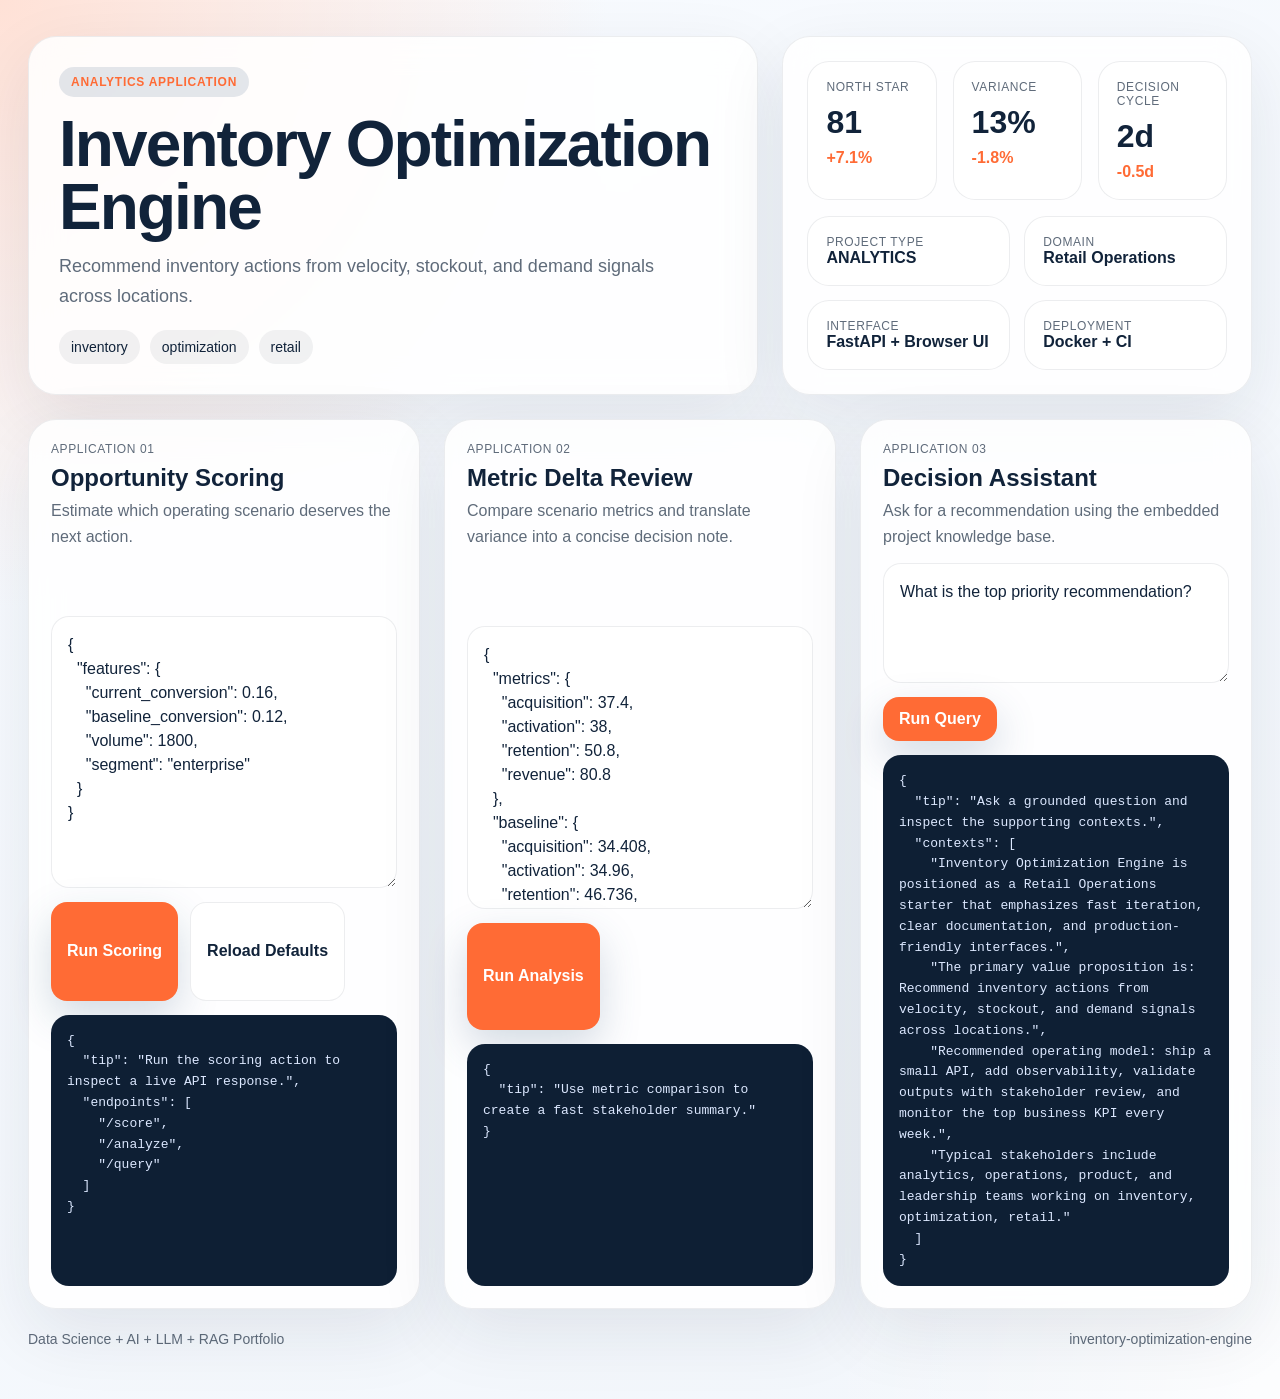
==== src/app/web/index.html @ 7bf46564 "Publish production-ready portfolio project" ====
<!doctype html>
        <html lang="en">
        <head>
          <meta charset="utf-8">
          <meta name="viewport" content="width=device-width, initial-scale=1">
          <title>Inventory Optimization Engine</title>
          <link rel="stylesheet" href="./styles.css">
          <style>:root { --accent: #ff6b35; }</style>
        </head>
        <body>
          <div class="page">
            <section class="hero">
              <div class="panel hero-copy">
                <span class="eyebrow">Analytics Application</span>
                <h1 id="project-title">Inventory Optimization Engine</h1>
                <p id="project-summary" class="lead">Recommend inventory actions from velocity, stockout, and demand signals across locations.</p>
                <ul id="project-tags" class="tag-list">
                  <li>inventory</li><li>optimization</li><li>retail</li>
                </ul>
              </div>
              <div class="panel hero-side">
                <div class="metric-grid">
                  <article class='card'><span>North Star</span><strong>81</strong><em>+7.1%</em></article>
<article class='card'><span>Variance</span><strong>13%</strong><em>-1.8%</em></article>
<article class='card'><span>Decision Cycle</span><strong>2d</strong><em>-0.5d</em></article>
                </div>
                <div class="mini-grid">
                  <article class='mini-card'><span>Project Type</span><strong>ANALYTICS</strong></article><article class='mini-card'><span>Domain</span><strong>Retail Operations</strong></article><article class='mini-card'><span>Interface</span><strong>FastAPI + Browser UI</strong></article><article class='mini-card'><span>Deployment</span><strong>Docker + CI</strong></article>
                </div>
              </div>
            </section>
            <section class="app-grid">
              <article class="panel module">
                <div class="module-header">
                  <span>Application 01</span>
                  <h2>Opportunity Scoring</h2>
                  <p>Estimate which operating scenario deserves the next action.</p>
                </div>
                <textarea id="score-input"></textarea>
                <div class="button-row">
                  <button id="run-score">Run Scoring</button>
                  <button id="load-defaults" class="secondary" type="button">Reload Defaults</button>
                </div>
                <pre id="score-output"></pre>
              </article>
              <article class="panel module">
                <div class="module-header">
                  <span>Application 02</span>
                  <h2>Metric Delta Review</h2>
                  <p>Compare scenario metrics and translate variance into a concise decision note.</p>
                </div>
                <textarea id="analyze-input"></textarea>
                <div class="button-row">
                  <button id="run-analyze">Run Analysis</button>
                </div>
                <pre id="analyze-output"></pre>
              </article>
              <article class="panel module">
                <div class="module-header">
                  <span>Application 03</span>
                  <h2>Decision Assistant</h2>
                  <p>Ask for a recommendation using the embedded project knowledge base.</p>
                </div>
                <textarea id="query-input" class="query-input"></textarea>
                <div class="button-row">
                  <button id="run-query">Run Query</button>
                </div>
                <pre id="query-output"></pre>
              </article>
            </section>
            <footer class="footer">
              <span>Data Science + AI + LLM + RAG Portfolio</span>
              <span>inventory-optimization-engine</span>
            </footer>
          </div>
          <script id="bootstrap-data" type="application/json">{"project": {"slug": "inventory-optimization-engine", "title": "Inventory Optimization Engine", "project_type": "analytics", "domain": "Retail Operations", "summary": "Recommend inventory actions from velocity, stockout, and demand signals across locations.", "tags": ["inventory", "optimization", "retail"]}, "sample_features": {"current_conversion": 0.16, "baseline_conversion": 0.12, "volume": 1800, "segment": "enterprise"}, "sample_metrics": {"acquisition": 37.4, "activation": 38.0, "retention": 50.8, "revenue": 80.8}, "sample_query": "What is the top priority recommendation?", "knowledge_base": ["Inventory Optimization Engine is positioned as a Retail Operations starter that emphasizes fast iteration, clear documentation, and production-friendly interfaces.", "The primary value proposition is: Recommend inventory actions from velocity, stockout, and demand signals across locations.", "Recommended operating model: ship a small API, add observability, validate outputs with stakeholder review, and monitor the top business KPI every week.", "Typical stakeholders include analytics, operations, product, and leadership teams working on inventory, optimization, retail."], "dashboard_metrics": [{"label": "North Star", "value": "81", "delta": "+7.1%"}, {"label": "Variance", "value": "13%", "delta": "-1.8%"}, {"label": "Decision Cycle", "value": "2d", "delta": "-0.5d"}]}</script>
          <script src="./app.js"></script>
        </body>
        </html>
---- src/app/web/styles.css ----
:root {
  --accent: #3d5a80;
  --accent-soft: rgba(61, 90, 128, 0.14);
  --bg: #f2f6fb;
  --card: rgba(255, 255, 255, 0.86);
  --line: rgba(16, 32, 51, 0.08);
  --ink: #11233a;
  --muted: #5f6b7a;
  --success: #2a9d8f;
}
* { box-sizing: border-box; }
html, body { margin: 0; min-height: 100%; }
body {
  font-family: "Avenir Next", "Segoe UI", sans-serif;
  color: var(--ink);
  background:
    radial-gradient(circle at top left, color-mix(in srgb, var(--accent) 20%, white), transparent 32%),
    radial-gradient(circle at bottom right, rgba(255,255,255,0.82), transparent 24%),
    linear-gradient(145deg, #f8fbff, var(--bg));
}
.page {
  max-width: 1320px;
  margin: 0 auto;
  padding: 36px 28px 52px;
}
.hero {
  display: grid;
  grid-template-columns: 1.4fr 0.9fr;
  gap: 24px;
  margin-bottom: 24px;
}
.panel {
  background: var(--card);
  border: 1px solid var(--line);
  border-radius: 28px;
  box-shadow: 0 24px 70px rgba(17, 35, 58, 0.09);
  backdrop-filter: blur(16px);
}
.hero-copy {
  padding: 30px;
}
.eyebrow {
  display: inline-flex;
  align-items: center;
  gap: 8px;
  padding: 8px 12px;
  background: var(--accent-soft);
  color: var(--accent);
  border-radius: 999px;
  text-transform: uppercase;
  letter-spacing: 0.06em;
  font-size: 12px;
  font-weight: 700;
}
h1 {
  margin: 16px 0 14px;
  font-size: clamp(2.2rem, 5vw, 4rem);
  line-height: 0.98;
  letter-spacing: -0.03em;
}
.lead {
  font-size: 18px;
  line-height: 1.65;
  color: var(--muted);
  max-width: 60ch;
  margin: 0;
}
.tag-list {
  display: flex;
  flex-wrap: wrap;
  gap: 10px;
  list-style: none;
  margin: 18px 0 0;
  padding: 0;
}
.tag-list li {
  padding: 9px 12px;
  border-radius: 999px;
  background: rgba(17, 35, 58, 0.06);
  color: var(--ink);
  font-size: 14px;
}
.hero-side {
  padding: 24px;
  display: grid;
  gap: 16px;
  align-content: space-between;
}
.metric-grid {
  display: grid;
  grid-template-columns: repeat(3, minmax(0, 1fr));
  gap: 16px;
}
.metric-card,
.mini-card,
.card {
  background: white;
  border: 1px solid var(--line);
  border-radius: 22px;
  padding: 18px;
}
.metric-card span,
.card span,
.mini-card span,
.module-header span {
  display: block;
  color: var(--muted);
  text-transform: uppercase;
  letter-spacing: 0.05em;
  font-size: 12px;
}
.metric-card strong,
.card strong {
  display: block;
  font-size: 32px;
  margin-top: 10px;
}
.metric-card em,
.card em {
  display: inline-block;
  margin-top: 8px;
  font-style: normal;
  color: var(--accent);
  font-weight: 700;
}
.mini-grid {
  display: grid;
  grid-template-columns: repeat(2, minmax(0, 1fr));
  gap: 14px;
}
.app-grid {
  display: grid;
  grid-template-columns: repeat(3, minmax(0, 1fr));
  gap: 24px;
}
.module {
  padding: 22px;
  display: grid;
  gap: 14px;
}
.module-header h2 {
  margin: 8px 0 6px;
  font-size: 24px;
}
.module-header p {
  margin: 0;
  color: var(--muted);
  line-height: 1.6;
}
textarea, input, button {
  font: inherit;
}
textarea {
  width: 100%;
  min-height: 220px;
  resize: vertical;
  border: 1px solid var(--line);
  border-radius: 18px;
  padding: 16px;
  background: rgba(255,255,255,0.92);
  color: var(--ink);
  line-height: 1.5;
}
.query-input {
  min-height: 120px;
}
button {
  border: 0;
  border-radius: 16px;
  background: var(--accent);
  color: white;
  padding: 13px 16px;
  font-weight: 700;
  cursor: pointer;
  box-shadow: 0 16px 40px rgba(61, 90, 128, 0.22);
}
button.secondary {
  background: white;
  color: var(--ink);
  border: 1px solid var(--line);
  box-shadow: none;
}
.button-row {
  display: flex;
  gap: 12px;
  flex-wrap: wrap;
}
pre {
  margin: 0;
  white-space: pre-wrap;
  word-break: break-word;
  background: #0e1f34;
  color: #dce8ff;
  border-radius: 18px;
  padding: 16px;
  min-height: 180px;
  font-size: 13px;
  line-height: 1.6;
  overflow: auto;
}
.footer {
  display: flex;
  justify-content: space-between;
  margin-top: 22px;
  color: var(--muted);
  font-size: 14px;
}
@media (max-width: 1080px) {
  .hero, .app-grid { grid-template-columns: 1fr; }
  .metric-grid { grid-template-columns: 1fr; }
}
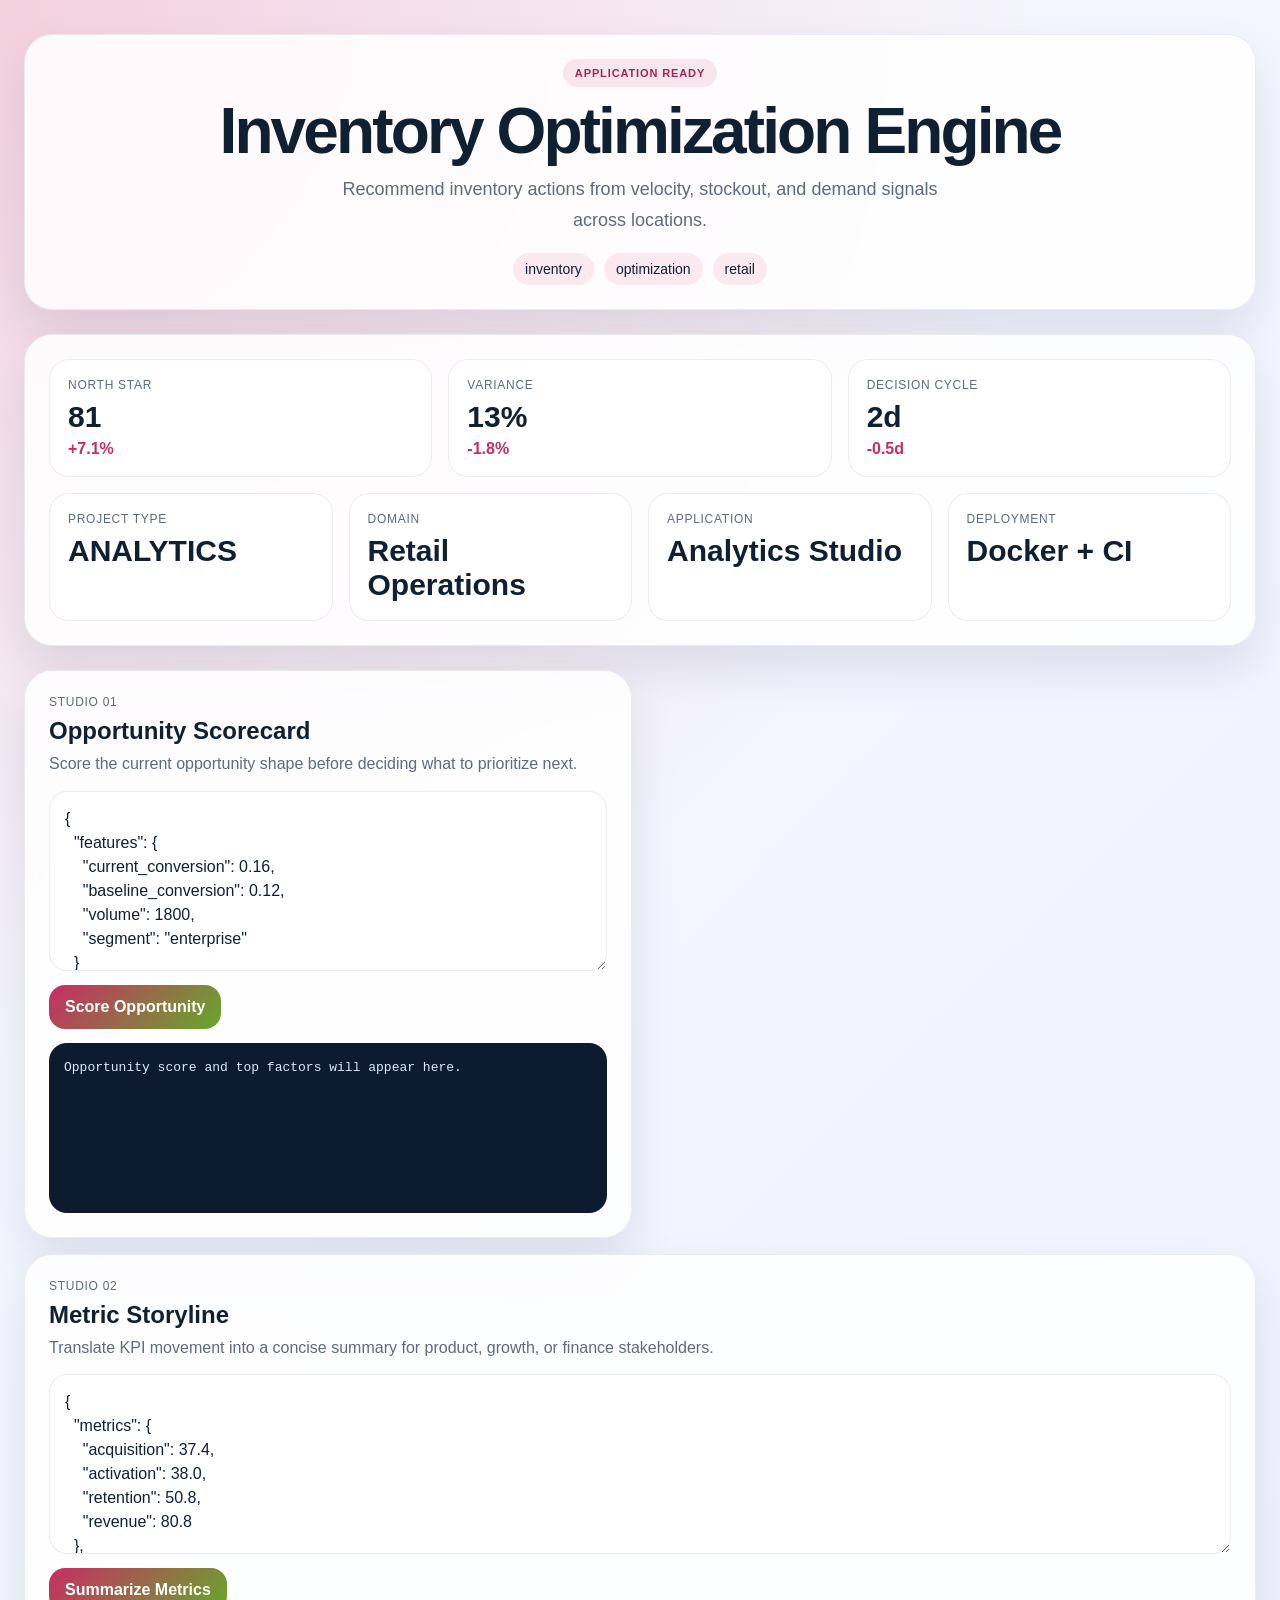
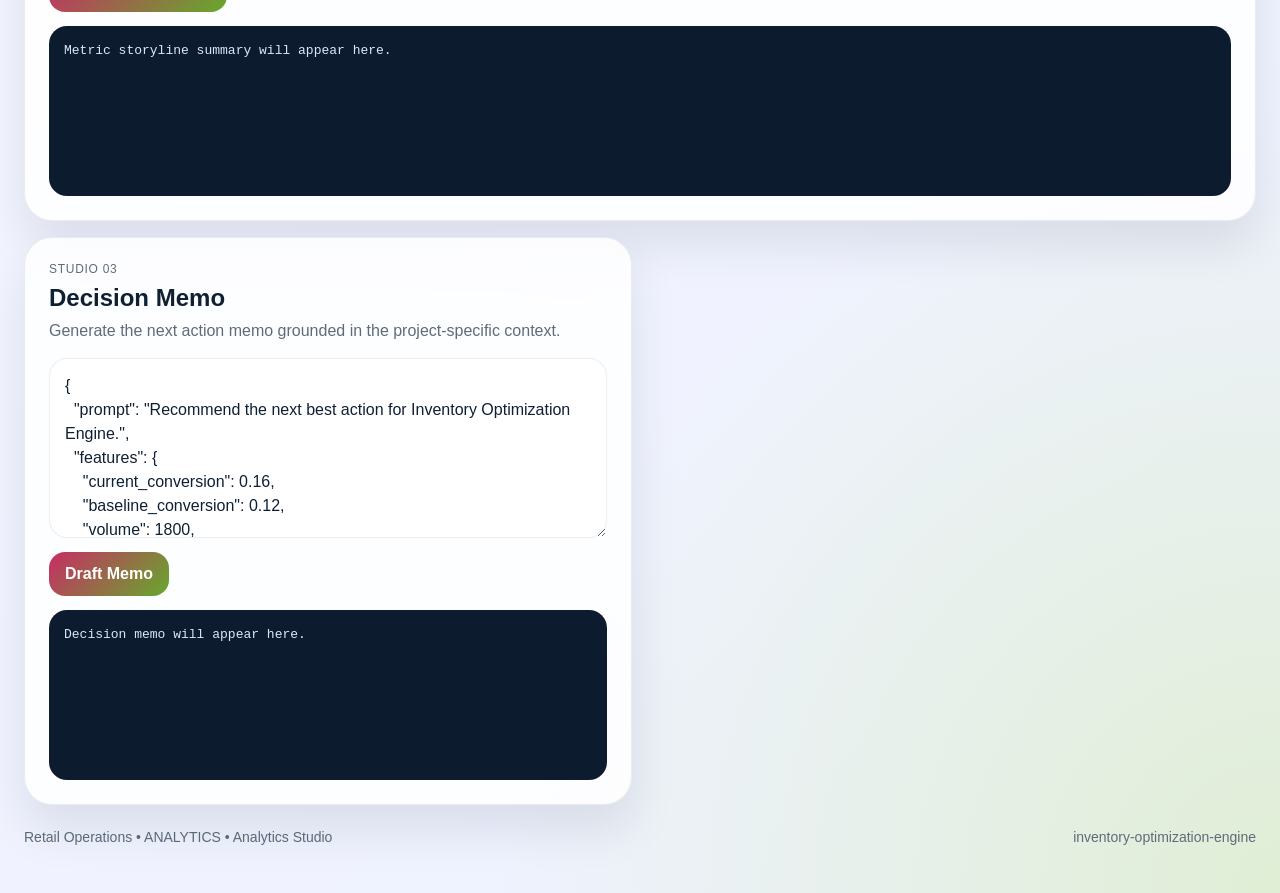
==== commit 7253fddc: "Publish production-ready portfolio project" ====
--- a/src/app/web/index.html
+++ b/src/app/web/index.html
@@ -6,13 +6,12 @@
           <meta name="viewport" content="width=device-width, initial-scale=1">
           <title>Inventory Optimization Engine</title>
           <link rel="stylesheet" href="./styles.css">
-          <style>:root { --accent: #ff6b35; }</style>
         </head>
-        <body>
-          <div class="page">
+        <body class="surface-aurora">
+          <div class="page layout-folio eyebrow-soft headline-normal modules-3 hero-align-left">
             <section class="hero">
               <div class="panel hero-copy">
-                <span class="eyebrow">Analytics Application</span>
+                <span class="eyebrow" data-health>Analytics Studio</span>
                 <h1 id="project-title">Inventory Optimization Engine</h1>
                 <p id="project-summary" class="lead">Recommend inventory actions from velocity, stockout, and demand signals across locations.</p>
                 <ul id="project-tags" class="tag-list">
@@ -26,55 +25,88 @@
 <article class='card'><span>Decision Cycle</span><strong>2d</strong><em>-0.5d</em></article>
                 </div>
                 <div class="mini-grid">
-                  <article class='mini-card'><span>Project Type</span><strong>ANALYTICS</strong></article><article class='mini-card'><span>Domain</span><strong>Retail Operations</strong></article><article class='mini-card'><span>Interface</span><strong>FastAPI + Browser UI</strong></article><article class='mini-card'><span>Deployment</span><strong>Docker + CI</strong></article>
+                  <article class='mini-card'><span>Project Type</span><strong>ANALYTICS</strong></article><article class='mini-card'><span>Domain</span><strong>Retail Operations</strong></article><article class='mini-card'><span>Application</span><strong>Analytics Studio</strong></article><article class='mini-card'><span>Deployment</span><strong>Docker + CI</strong></article>
                 </div>
               </div>
             </section>
             <section class="app-grid">
-              <article class="panel module">
-                <div class="module-header">
-                  <span>Application 01</span>
-                  <h2>Opportunity Scoring</h2>
-                  <p>Estimate which operating scenario deserves the next action.</p>
-                </div>
-                <textarea id="score-input"></textarea>
-                <div class="button-row">
-                  <button id="run-score">Run Scoring</button>
-                  <button id="load-defaults" class="secondary" type="button">Reload Defaults</button>
-                </div>
-                <pre id="score-output"></pre>
-              </article>
-              <article class="panel module">
-                <div class="module-header">
-                  <span>Application 02</span>
-                  <h2>Metric Delta Review</h2>
-                  <p>Compare scenario metrics and translate variance into a concise decision note.</p>
-                </div>
-                <textarea id="analyze-input"></textarea>
-                <div class="button-row">
-                  <button id="run-analyze">Run Analysis</button>
-                </div>
-                <pre id="analyze-output"></pre>
-              </article>
-              <article class="panel module">
-                <div class="module-header">
-                  <span>Application 03</span>
-                  <h2>Decision Assistant</h2>
-                  <p>Ask for a recommendation using the embedded project knowledge base.</p>
-                </div>
-                <textarea id="query-input" class="query-input"></textarea>
-                <div class="button-row">
-                  <button id="run-query">Run Query</button>
-                </div>
-                <pre id="query-output"></pre>
-              </article>
+              <article class="panel module js-module span-normal">
+          <div class="module-header">
+            <span>Studio 01</span>
+            <h2>Opportunity Scorecard</h2>
+            <p>Score the current opportunity shape before deciding what to prioritize next.</p>
+          </div>
+          <textarea class="js-input">{
+  &quot;features&quot;: {
+    &quot;current_conversion&quot;: 0.16,
+    &quot;baseline_conversion&quot;: 0.12,
+    &quot;volume&quot;: 1800,
+    &quot;segment&quot;: &quot;enterprise&quot;
+  }
+}</textarea>
+          <div class="button-row">
+            <button class="js-run" data-endpoint="/score" data-input-mode="json">Score Opportunity</button>
+          </div>
+          <pre class="js-output">Opportunity score and top factors will appear here.</pre>
+        </article>
+<article class="panel module js-module span-wide">
+          <div class="module-header">
+            <span>Studio 02</span>
+            <h2>Metric Storyline</h2>
+            <p>Translate KPI movement into a concise summary for product, growth, or finance stakeholders.</p>
+          </div>
+          <textarea class="js-input">{
+  &quot;metrics&quot;: {
+    &quot;acquisition&quot;: 37.4,
+    &quot;activation&quot;: 38.0,
+    &quot;retention&quot;: 50.8,
+    &quot;revenue&quot;: 80.8
+  },
+  &quot;baseline&quot;: {
+    &quot;acquisition&quot;: 34.41,
+    &quot;activation&quot;: 34.96,
+    &quot;retention&quot;: 46.74,
+    &quot;revenue&quot;: 74.34
+  }
+}</textarea>
+          <div class="button-row">
+            <button class="js-run" data-endpoint="/analyze" data-input-mode="json">Summarize Metrics</button>
+          </div>
+          <pre class="js-output">Metric storyline summary will appear here.</pre>
+        </article>
+<article class="panel module js-module span-normal">
+          <div class="module-header">
+            <span>Studio 03</span>
+            <h2>Decision Memo</h2>
+            <p>Generate the next action memo grounded in the project-specific context.</p>
+          </div>
+          <textarea class="js-input">{
+  &quot;prompt&quot;: &quot;Recommend the next best action for Inventory Optimization Engine.&quot;,
+  &quot;features&quot;: {
+    &quot;current_conversion&quot;: 0.16,
+    &quot;baseline_conversion&quot;: 0.12,
+    &quot;volume&quot;: 1800,
+    &quot;segment&quot;: &quot;enterprise&quot;
+  },
+  &quot;metrics&quot;: {
+    &quot;acquisition&quot;: 37.4,
+    &quot;activation&quot;: 38.0,
+    &quot;retention&quot;: 50.8,
+    &quot;revenue&quot;: 80.8
+  }
+}</textarea>
+          <div class="button-row">
+            <button class="js-run" data-endpoint="/recommend" data-input-mode="json">Draft Memo</button>
+          </div>
+          <pre class="js-output">Decision memo will appear here.</pre>
+        </article>
             </section>
             <footer class="footer">
-              <span>Data Science + AI + LLM + RAG Portfolio</span>
+              <span>Retail Operations • ANALYTICS • Analytics Studio</span>
               <span>inventory-optimization-engine</span>
             </footer>
           </div>
-          <script id="bootstrap-data" type="application/json">{"project": {"slug": "inventory-optimization-engine", "title": "Inventory Optimization Engine", "project_type": "analytics", "domain": "Retail Operations", "summary": "Recommend inventory actions from velocity, stockout, and demand signals across locations.", "tags": ["inventory", "optimization", "retail"]}, "sample_features": {"current_conversion": 0.16, "baseline_conversion": 0.12, "volume": 1800, "segment": "enterprise"}, "sample_metrics": {"acquisition": 37.4, "activation": 38.0, "retention": 50.8, "revenue": 80.8}, "sample_query": "What is the top priority recommendation?", "knowledge_base": ["Inventory Optimization Engine is positioned as a Retail Operations starter that emphasizes fast iteration, clear documentation, and production-friendly interfaces.", "The primary value proposition is: Recommend inventory actions from velocity, stockout, and demand signals across locations.", "Recommended operating model: ship a small API, add observability, validate outputs with stakeholder review, and monitor the top business KPI every week.", "Typical stakeholders include analytics, operations, product, and leadership teams working on inventory, optimization, retail."], "dashboard_metrics": [{"label": "North Star", "value": "81", "delta": "+7.1%"}, {"label": "Variance", "value": "13%", "delta": "-1.8%"}, {"label": "Decision Cycle", "value": "2d", "delta": "-0.5d"}]}</script>
+          <script id="bootstrap-data" type="application/json">{"project": {"slug": "inventory-optimization-engine", "title": "Inventory Optimization Engine", "project_type": "analytics", "domain": "Retail Operations", "summary": "Recommend inventory actions from velocity, stockout, and demand signals across locations.", "tags": ["inventory", "optimization", "retail"]}, "app_archetype": "studio", "ui_profile": {"layout": "folio", "surface": "aurora", "font_stack": "\"Plus Jakarta Sans\", \"Segoe UI\", sans-serif", "radius": 28, "shadow": 48, "eyebrow_style": "soft", "module_columns": 3, "hero_align": "left", "headline_mode": "normal"}, "app_modules": [{"label": "Studio 01", "title": "Opportunity Scorecard", "description": "Score the current opportunity shape before deciding what to prioritize next.", "endpoint": "/score", "input_mode": "json", "cta": "Score Opportunity", "prefill": "{\n  \"features\": {\n    \"current_conversion\": 0.16,\n    \"baseline_conversion\": 0.12,\n    \"volume\": 1800,\n    \"segment\": \"enterprise\"\n  }\n}", "hint": "Opportunity score and top factors will appear here.", "span": "normal"}, {"label": "Studio 02", "title": "Metric Storyline", "description": "Translate KPI movement into a concise summary for product, growth, or finance stakeholders.", "endpoint": "/analyze", "input_mode": "json", "cta": "Summarize Metrics", "prefill": "{\n  \"metrics\": {\n    \"acquisition\": 37.4,\n    \"activation\": 38.0,\n    \"retention\": 50.8,\n    \"revenue\": 80.8\n  },\n  \"baseline\": {\n    \"acquisition\": 34.41,\n    \"activation\": 34.96,\n    \"retention\": 46.74,\n    \"revenue\": 74.34\n  }\n}", "hint": "Metric storyline summary will appear here.", "span": "wide"}, {"label": "Studio 03", "title": "Decision Memo", "description": "Generate the next action memo grounded in the project-specific context.", "endpoint": "/recommend", "input_mode": "json", "cta": "Draft Memo", "prefill": "{\n  \"prompt\": \"Recommend the next best action for Inventory Optimization Engine.\",\n  \"features\": {\n    \"current_conversion\": 0.16,\n    \"baseline_conversion\": 0.12,\n    \"volume\": 1800,\n    \"segment\": \"enterprise\"\n  },\n  \"metrics\": {\n    \"acquisition\": 37.4,\n    \"activation\": 38.0,\n    \"retention\": 50.8,\n    \"revenue\": 80.8\n  }\n}", "hint": "Decision memo will appear here.", "span": "normal"}], "sample_features": {"current_conversion": 0.16, "baseline_conversion": 0.12, "volume": 1800, "segment": "enterprise"}, "sample_metrics": {"acquisition": 37.4, "activation": 38.0, "retention": 50.8, "revenue": 80.8}, "knowledge_base": ["Inventory Optimization Engine is positioned as a Retail Operations starter that emphasizes fast iteration, clear documentation, and production-friendly interfaces.", "The primary value proposition is: Recommend inventory actions from velocity, stockout, and demand signals across locations.", "Recommended operating model: ship a small API, add observability, validate outputs with stakeholder review, and monitor the top business KPI every week.", "Typical stakeholders include analytics, operations, product, and leadership teams working on inventory, optimization, retail."], "dashboard_metrics": [{"label": "North Star", "value": "81", "delta": "+7.1%"}, {"label": "Variance", "value": "13%", "delta": "-1.8%"}, {"label": "Decision Cycle", "value": "2d", "delta": "-0.5d"}]}</script>
           <script src="./app.js"></script>
         </body>
         </html>
--- a/src/app/web/styles.css
+++ b/src/app/web/styles.css
@@ -1,141 +1,185 @@
 
 :root {
-  --accent: #3d5a80;
-  --accent-soft: rgba(61, 90, 128, 0.14);
-  --bg: #f2f6fb;
+  --accent: #c82c65;
+  --accent-2: #66a92c;
+  --accent-soft: color-mix(in srgb, var(--accent) 18%, white);
+  --radius: 28px;
+  --shadow-size: 48px;
+  --font-stack: "Plus Jakarta Sans", "Segoe UI", sans-serif;
+  --bg: #f4f7fb;
   --card: rgba(255, 255, 255, 0.86);
   --line: rgba(16, 32, 51, 0.08);
-  --ink: #11233a;
+  --ink: #102033;
   --muted: #5f6b7a;
-  --success: #2a9d8f;
+  --output-bg: #0d1b2e;
+  --output-ink: #dae8ff;
 }
 * { box-sizing: border-box; }
 html, body { margin: 0; min-height: 100%; }
 body {
-  font-family: "Avenir Next", "Segoe UI", sans-serif;
+  font-family: var(--font-stack);
   color: var(--ink);
-  background:
-    radial-gradient(circle at top left, color-mix(in srgb, var(--accent) 20%, white), transparent 32%),
-    radial-gradient(circle at bottom right, rgba(255,255,255,0.82), transparent 24%),
-    linear-gradient(145deg, #f8fbff, var(--bg));
+  background: linear-gradient(145deg, #f8fbff, var(--bg));
+}
+body.surface-mist {
+  --bg: #eef4fb;
+  background:
+    radial-gradient(circle at top left, color-mix(in srgb, var(--accent) 18%, white), transparent 34%),
+    linear-gradient(145deg, #fbfdff, var(--bg));
+}
+body.surface-aurora {
+  --bg: #edf1ff;
+  background:
+    radial-gradient(circle at 0% 0%, color-mix(in srgb, var(--accent) 22%, white), transparent 38%),
+    radial-gradient(circle at 100% 100%, color-mix(in srgb, var(--accent-2) 20%, white), transparent 28%),
+    linear-gradient(135deg, #f7f8ff, var(--bg));
+}
+body.surface-sand {
+  --bg: #f5efe8;
+  --card: rgba(255, 251, 246, 0.9);
+  background:
+    linear-gradient(135deg, rgba(255,255,255,0.82), rgba(245, 239, 232, 0.98)),
+    radial-gradient(circle at top right, color-mix(in srgb, var(--accent) 16%, white), transparent 32%);
+}
+body.surface-slate {
+  --bg: #ecf0f7;
+  --card: rgba(248, 250, 255, 0.88);
+  background:
+    linear-gradient(160deg, #f7f9fc, var(--bg)),
+    radial-gradient(circle at bottom left, color-mix(in srgb, var(--accent-2) 16%, white), transparent 34%);
+}
+body.surface-paper {
+  --bg: #f8f8f4;
+  --card: rgba(255,255,255,0.93);
+  background:
+    linear-gradient(180deg, #fffefb, var(--bg));
+}
+body.surface-ink {
+  --bg: #0f1726;
+  --card: rgba(15, 23, 38, 0.88);
+  --line: rgba(226, 238, 255, 0.1);
+  --ink: #f5f8ff;
+  --muted: #b4c0cf;
+  --output-bg: rgba(255,255,255,0.06);
+  --output-ink: #f5f8ff;
+  background:
+    radial-gradient(circle at top left, color-mix(in srgb, var(--accent) 28%, transparent), transparent 42%),
+    linear-gradient(145deg, #09111d, var(--bg));
 }
 .page {
-  max-width: 1320px;
+  max-width: 1360px;
   margin: 0 auto;
-  padding: 36px 28px 52px;
-}
-.hero {
-  display: grid;
-  grid-template-columns: 1.4fr 0.9fr;
+  padding: 34px 24px 48px;
+  display: grid;
   gap: 24px;
-  margin-bottom: 24px;
 }
 .panel {
   background: var(--card);
   border: 1px solid var(--line);
-  border-radius: 28px;
-  box-shadow: 0 24px 70px rgba(17, 35, 58, 0.09);
-  backdrop-filter: blur(16px);
-}
-.hero-copy {
-  padding: 30px;
+  border-radius: var(--radius);
+  box-shadow: 0 24px var(--shadow-size) rgba(16, 32, 51, 0.1);
+  backdrop-filter: blur(18px);
+}
+.hero {
+  display: grid;
+  gap: 24px;
+}
+.hero-copy,
+.hero-side,
+.module {
+  padding: 24px;
 }
 .eyebrow {
   display: inline-flex;
   align-items: center;
   gap: 8px;
   padding: 8px 12px;
+  border-radius: 999px;
   background: var(--accent-soft);
   color: var(--accent);
-  border-radius: 999px;
   text-transform: uppercase;
-  letter-spacing: 0.06em;
-  font-size: 12px;
-  font-weight: 700;
+  letter-spacing: 0.08em;
+  font-size: 11px;
+  font-weight: 800;
+}
+.page.eyebrow-outline .eyebrow {
+  background: transparent;
+  border: 1px solid color-mix(in srgb, var(--accent) 40%, white);
+}
+.page.eyebrow-soft .eyebrow {
+  background: color-mix(in srgb, var(--accent) 12%, white);
+  color: color-mix(in srgb, var(--accent) 82%, black);
 }
 h1 {
-  margin: 16px 0 14px;
-  font-size: clamp(2.2rem, 5vw, 4rem);
-  line-height: 0.98;
-  letter-spacing: -0.03em;
-}
+  margin: 14px 0 12px;
+  font-size: clamp(2.2rem, 5vw, 4.4rem);
+  line-height: 0.96;
+  letter-spacing: -0.045em;
+}
+.page.headline-compact h1 { max-width: 10ch; }
+.page.headline-tall h1 { line-height: 1.03; font-size: clamp(2.4rem, 5vw, 4.8rem); }
 .lead {
+  margin: 0;
   font-size: 18px;
-  line-height: 1.65;
+  line-height: 1.68;
   color: var(--muted);
-  max-width: 60ch;
-  margin: 0;
+  max-width: 62ch;
 }
 .tag-list {
+  list-style: none;
   display: flex;
   flex-wrap: wrap;
   gap: 10px;
-  list-style: none;
   margin: 18px 0 0;
   padding: 0;
 }
 .tag-list li {
-  padding: 9px 12px;
+  padding: 8px 12px;
   border-radius: 999px;
-  background: rgba(17, 35, 58, 0.06);
+  background: color-mix(in srgb, var(--accent) 10%, white);
   color: var(--ink);
   font-size: 14px;
 }
 .hero-side {
-  padding: 24px;
   display: grid;
   gap: 16px;
-  align-content: space-between;
-}
-.metric-grid {
-  display: grid;
-  grid-template-columns: repeat(3, minmax(0, 1fr));
+}
+.metric-grid,
+.mini-grid,
+.app-grid {
+  display: grid;
   gap: 16px;
 }
-.metric-card,
-.mini-card,
-.card {
-  background: white;
+.card,
+.mini-card {
+  background: color-mix(in srgb, var(--card) 92%, white);
   border: 1px solid var(--line);
-  border-radius: 22px;
+  border-radius: calc(var(--radius) - 8px);
   padding: 18px;
 }
-.metric-card span,
 .card span,
 .mini-card span,
 .module-header span {
   display: block;
   color: var(--muted);
   text-transform: uppercase;
-  letter-spacing: 0.05em;
+  letter-spacing: 0.06em;
   font-size: 12px;
 }
-.metric-card strong,
-.card strong {
+.card strong,
+.mini-card strong {
   display: block;
-  font-size: 32px;
-  margin-top: 10px;
-}
-.metric-card em,
+  margin-top: 8px;
+  font-size: 30px;
+}
 .card em {
   display: inline-block;
-  margin-top: 8px;
+  margin-top: 6px;
   font-style: normal;
   color: var(--accent);
   font-weight: 700;
 }
-.mini-grid {
-  display: grid;
-  grid-template-columns: repeat(2, minmax(0, 1fr));
-  gap: 14px;
-}
-.app-grid {
-  display: grid;
-  grid-template-columns: repeat(3, minmax(0, 1fr));
-  gap: 24px;
-}
 .module {
-  padding: 22px;
   display: grid;
   gap: 14px;
 }
@@ -148,65 +192,157 @@
   color: var(--muted);
   line-height: 1.6;
 }
-textarea, input, button {
+textarea,
+button {
   font: inherit;
 }
 textarea {
   width: 100%;
-  min-height: 220px;
+  min-height: 180px;
   resize: vertical;
   border: 1px solid var(--line);
-  border-radius: 18px;
-  padding: 16px;
-  background: rgba(255,255,255,0.92);
+  border-radius: calc(var(--radius) - 10px);
+  padding: 15px;
+  background: rgba(255,255,255,0.82);
   color: var(--ink);
   line-height: 1.5;
 }
-.query-input {
-  min-height: 120px;
+body.surface-ink textarea {
+  background: rgba(255,255,255,0.05);
+}
+.module-input-text {
+  min-height: 110px;
+}
+.button-row {
+  display: flex;
+  flex-wrap: wrap;
+  gap: 10px;
 }
 button {
   border: 0;
   border-radius: 16px;
-  background: var(--accent);
+  background: linear-gradient(135deg, var(--accent), var(--accent-2));
   color: white;
   padding: 13px 16px;
   font-weight: 700;
   cursor: pointer;
-  box-shadow: 0 16px 40px rgba(61, 90, 128, 0.22);
-}
-button.secondary {
-  background: white;
-  color: var(--ink);
-  border: 1px solid var(--line);
-  box-shadow: none;
-}
-.button-row {
-  display: flex;
-  gap: 12px;
-  flex-wrap: wrap;
 }
 pre {
   margin: 0;
   white-space: pre-wrap;
   word-break: break-word;
-  background: #0e1f34;
-  color: #dce8ff;
-  border-radius: 18px;
-  padding: 16px;
-  min-height: 180px;
+  background: var(--output-bg);
+  color: var(--output-ink);
+  border-radius: calc(var(--radius) - 10px);
+  padding: 15px;
+  min-height: 170px;
+  line-height: 1.58;
   font-size: 13px;
-  line-height: 1.6;
   overflow: auto;
 }
 .footer {
   display: flex;
   justify-content: space-between;
-  margin-top: 22px;
   color: var(--muted);
   font-size: 14px;
 }
-@media (max-width: 1080px) {
-  .hero, .app-grid { grid-template-columns: 1fr; }
-  .metric-grid { grid-template-columns: 1fr; }
-}
+.page.layout-horizon .hero {
+  grid-template-columns: 1.45fr 1fr;
+  align-items: stretch;
+}
+.page.layout-horizon.modules-2 .app-grid,
+.page.layout-horizon.modules-3 .app-grid {
+  grid-template-columns: repeat(3, minmax(0, 1fr));
+}
+.page.layout-rail .hero {
+  grid-template-columns: 0.92fr 1.08fr;
+}
+.page.layout-rail .hero-copy {
+  padding-top: 34px;
+}
+.page.layout-rail .app-grid {
+  grid-template-columns: repeat(2, minmax(0, 1fr));
+}
+.page.layout-folio .hero {
+  grid-template-columns: 1fr;
+}
+.page.layout-folio .hero-copy {
+  text-align: center;
+}
+.page.layout-folio .lead {
+  margin-inline: auto;
+}
+.page.layout-folio .tag-list {
+  justify-content: center;
+}
+.page.layout-folio .metric-grid {
+  grid-template-columns: repeat(3, minmax(0, 1fr));
+}
+.page.layout-folio .mini-grid {
+  grid-template-columns: repeat(4, minmax(0, 1fr));
+}
+.page.layout-folio .app-grid {
+  grid-template-columns: repeat(2, minmax(0, 1fr));
+}
+.page.layout-board .hero {
+  grid-template-columns: 1fr;
+}
+.page.layout-board .hero-side {
+  grid-template-columns: 1.2fr 0.8fr;
+  align-items: start;
+}
+.page.layout-board .metric-grid {
+  grid-template-columns: repeat(3, minmax(0, 1fr));
+}
+.page.layout-board .app-grid {
+  grid-template-columns: repeat(4, minmax(0, 1fr));
+}
+.page.layout-stack .hero {
+  grid-template-columns: 1fr;
+}
+.page.layout-stack .hero-side {
+  grid-template-columns: repeat(2, minmax(0, 1fr));
+}
+.page.layout-stack .app-grid {
+  grid-template-columns: repeat(3, minmax(0, 1fr));
+}
+.page.layout-console .hero {
+  grid-template-columns: 1.1fr 0.9fr;
+}
+.page.layout-console .panel,
+.page.layout-console .card,
+.page.layout-console .mini-card {
+  border-radius: 18px;
+}
+.page.modules-2 .app-grid {
+  grid-template-columns: repeat(2, minmax(0, 1fr));
+}
+.module.span-wide {
+  grid-column: span 2;
+}
+.hero-align-center .hero-copy {
+  text-align: center;
+}
+.hero-align-center .lead,
+.hero-align-center .tag-list {
+  margin-inline: auto;
+  justify-content: center;
+}
+@media (max-width: 1120px) {
+  .page.layout-horizon .hero,
+  .page.layout-rail .hero,
+  .page.layout-console .hero,
+  .page.layout-board .hero-side,
+  .page.layout-folio .mini-grid,
+  .page.layout-stack .hero-side,
+  .page.modules-2 .app-grid,
+  .page.layout-board .app-grid,
+  .page.layout-stack .app-grid,
+  .page.layout-horizon.modules-3 .app-grid,
+  .page.layout-folio .app-grid {
+    grid-template-columns: 1fr;
+  }
+  .module.span-wide {
+    grid-column: auto;
+  }
+}
